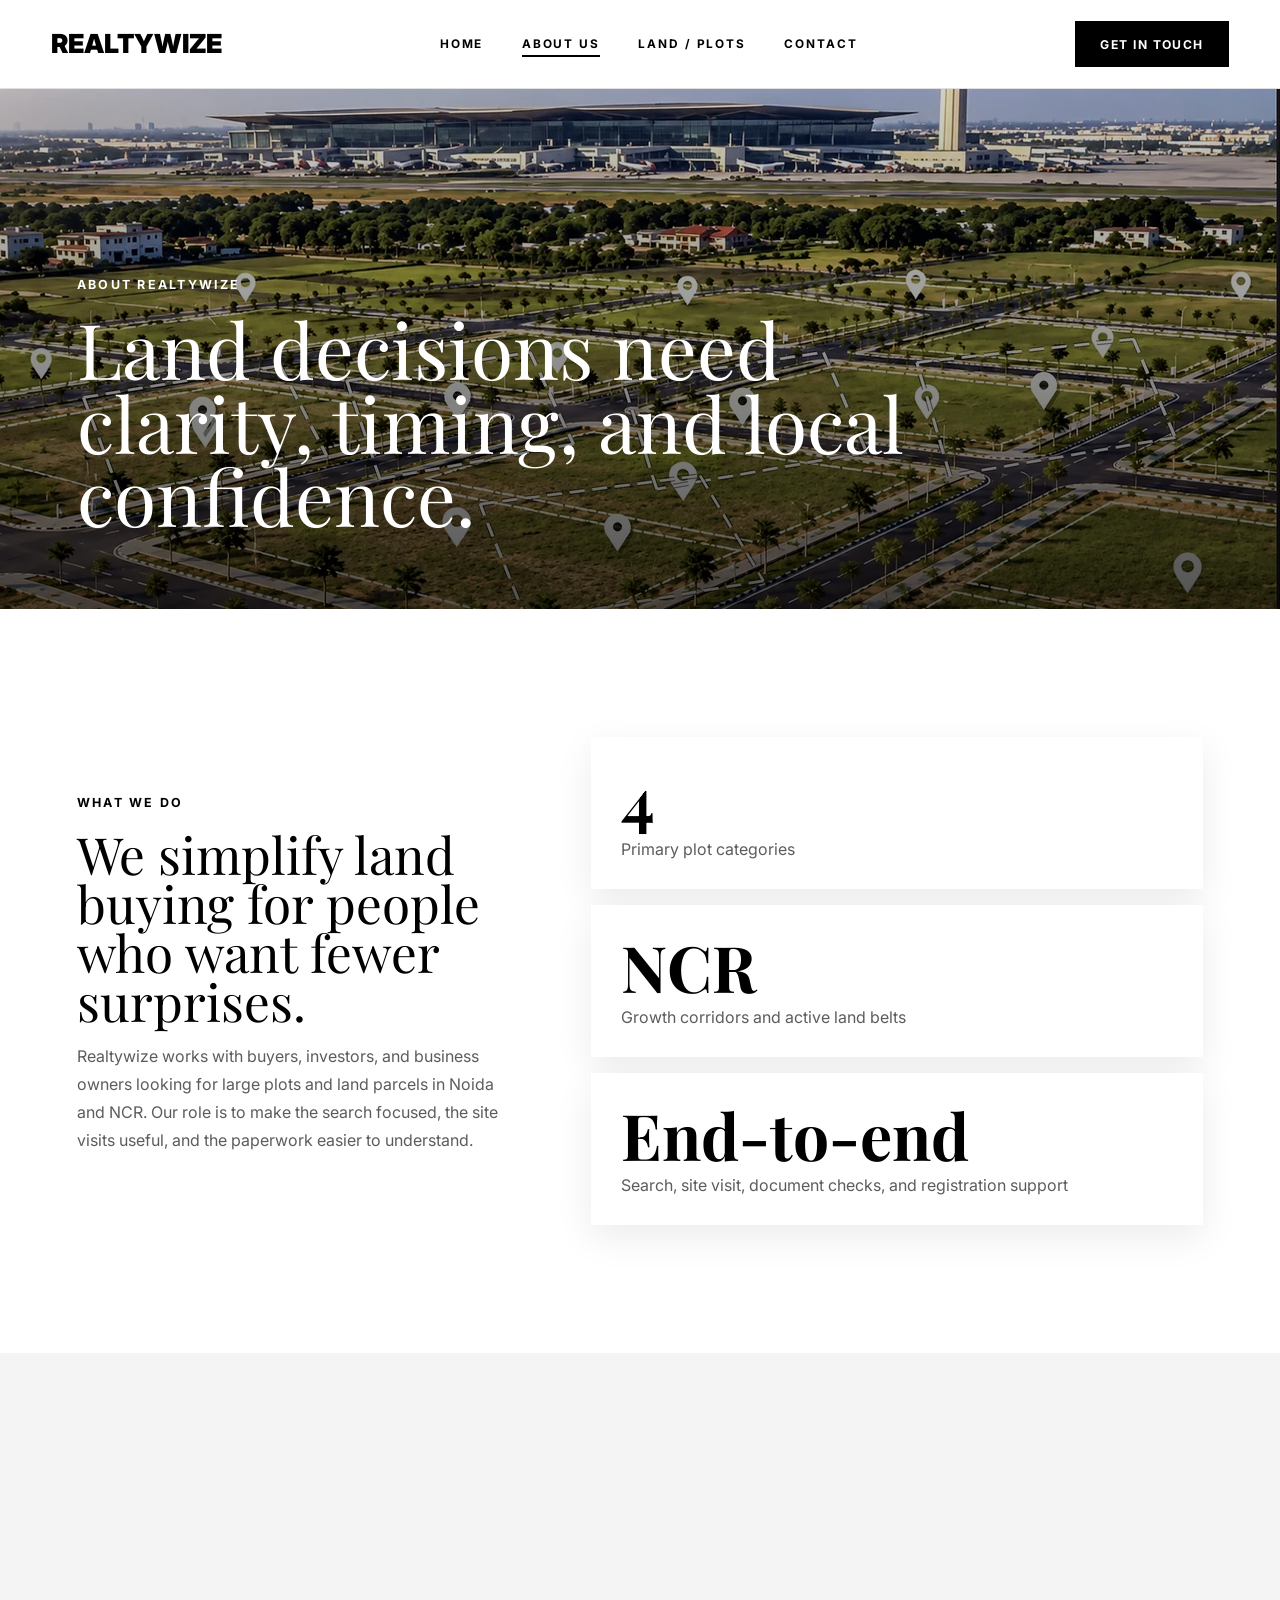
==== about.html @ f3ae4d5e "Build Realtywize static site" ====
<!doctype html>
<html lang="en">
  <head>
    <meta charset="UTF-8" />
    <meta name="viewport" content="width=device-width, initial-scale=1.0" />
    <meta name="description" content="Learn about Realtywize, a land and plot advisory company for Noida and NCR." />
    <title>About Us | Realtywize</title>
    <link rel="icon" href="assets/images/realtywize-r-symbol.png" type="image/png" />
    <link rel="preconnect" href="https://fonts.googleapis.com" />
    <link rel="preconnect" href="https://fonts.gstatic.com" crossorigin />
    <link
      href="https://fonts.googleapis.com/css2?family=Cormorant+Garamond:wght@600;700&family=Inter:wght@300;400;500;600;700;800;900&family=Playfair+Display:wght@300;400;500;600;700&display=swap"
      rel="stylesheet"
    />
    <link rel="stylesheet" href="styles.css?v=20260912y" />
  </head>
  <body>
    <header class="site-header">
      <a class="brand" href="index.html" aria-label="Realtywize home">
        <span class="brand-word">REALTYWIZE</span>
      </a>
      <button class="nav-toggle" type="button" aria-label="Open navigation" aria-expanded="false">
        <span></span>
        <span></span>
      </button>
      <nav class="site-nav" aria-label="Primary navigation">
        <a href="index.html">Home</a>
        <a class="active" href="about.html">About Us</a>
        <a href="plots.html">Land / Plots</a>
        <a href="contact.html">Contact</a>
      </nav>
      <a class="header-cta contact-action" href="https://wa.me/919891900500?text=Hi%20Realtywize%2C%20I%20want%20to%20discuss%20land%20options." target="_blank" rel="noreferrer">Get in Touch</a>
    </header>

    <main>
      <section class="page-hero">
        <img src="assets/images/hero-airport-plots-1920.webp" srcset="assets/images/hero-airport-plots-1280.webp 1280w, assets/images/hero-airport-plots-1920.webp 1920w" sizes="100vw" alt="Planned land development near airport corridor" fetchpriority="high" decoding="async" />
        <div>
          <p class="eyebrow">About Realtywize</p>
          <h1>Land decisions need clarity, timing, and local confidence.</h1>
        </div>
      </section>

      <section class="section split-section">
        <div class="section-copy">
          <p class="eyebrow">What We Do</p>
          <h2>We simplify land buying for people who want fewer surprises.</h2>
          <p>
            Realtywize works with buyers, investors, and business owners looking for large plots
            and land parcels in Noida and NCR. Our role is to make the search focused, the site
            visits useful, and the paperwork easier to understand.
          </p>
        </div>
        <div class="stat-stack">
          <article>
            <strong>4</strong>
            <span>Primary plot categories</span>
          </article>
          <article>
            <strong>NCR</strong>
            <span>Growth corridors and active land belts</span>
          </article>
          <article>
            <strong>End-to-end</strong>
            <span>Search, site visit, document checks, and registration support</span>
          </article>
        </div>
      </section>

      <section class="section section--soft">
        <div class="section-heading section-heading--center">
          <p class="eyebrow">Our Promise</p>
          <h2>Practical advice before polished sales talk.</h2>
        </div>
        <div class="feature-grid">
          <article>
            <h3>Location Logic</h3>
            <p>We explain why a belt matters and what growth signals to watch.</p>
          </article>
          <article>
            <h3>Document Focus</h3>
            <p>We help buyers ask sharper questions before committing.</p>
          </article>
          <article>
            <h3>Transparent Shortlists</h3>
            <p>Every option is shared with purpose, not just volume.</p>
          </article>
          <article>
            <h3>Calm Execution</h3>
            <p>Site visits, negotiation, and registration are handled with structure.</p>
          </article>
        </div>
      </section>
    </main>

    <footer class="site-footer">
      <img class="footer-bg" src="assets/images/footer-office-realtywize-1920.webp" srcset="assets/images/footer-office-realtywize-1280.webp 1280w, assets/images/footer-office-realtywize-1920.webp 1920w" sizes="100vw" alt="" loading="lazy" decoding="async" />
      <div class="footer-cta">
        <div>
          <p class="eyebrow">Ready to invest?</p>
          <h2>Find the right land before the market gets louder.</h2>
        </div>
        <a class="button button--light contact-action" href="https://wa.me/919891900500?text=Hi%20Realtywize%2C%20I%20want%20to%20discuss%20land%20options." target="_blank" rel="noreferrer">Enquire Now</a>
      </div>
      <div class="footer-main">
        <div class="footer-brand">
          <a class="footer-logo" href="index.html" aria-label="Realtywize home">
            <img src="assets/images/realtywize-r-symbol.png" alt="" />
            <span>REALTYWIZE</span>
          </a>
          <p>Land today. Growth tomorrow. Practical advisory for plots, land parcels, and high-potential corridors across Noida and NCR.</p>
          <a class="footer-social" href="https://www.instagram.com/realtywize/" target="_blank" rel="noreferrer">
            <span class="footer-social-icon" aria-hidden="true"><img src="assets/images/instagram-logo.svg" alt="" /></span>
            <span>Instagram</span>
            <strong>@realtywize</strong>
          </a>
        </div>
        <div class="footer-column">
          <h2>Contact</h2>
          <a href="tel:+919891900500">+91 98919 00500</a>
          <p>Site visits, shortlist requests, and land advisory.</p>
        </div>
        <div class="footer-column">
          <h2>Office</h2>
          <p>1615B Wave One, Silver Wing, Sector 18, Noida 201301</p>
        </div>
        <div class="footer-column">
          <h2>Explore</h2>
          <a href="about.html">About Us</a>
          <a href="plots.html">Land / Plots</a>
          <a href="contact.html">Contact</a>
          <a href="privacy.html">Privacy Policy</a>
        </div>
      </div>
      <div class="footer-bottom">
        <p>© 2026 Realtywize. All rights reserved.</p>
        <div>
          <a href="privacy.html">Privacy Policy</a>
          <a href="terms.html">Terms & Conditions</a>
        </div>
      </div>
    </footer>

    <script src="script.js?v=20260912y"></script>
  </body>
</html>
---- styles.css ----
:root {
  --ink: #000000;
  --muted: #5c5c5c;
  --paper: #ffffff;
  --white: #ffffff;
  --soft: #f4f4f4;
  --line: rgba(0, 0, 0, 0.14);
  --shadow: 0 22px 70px rgba(0, 0, 0, 0.18);
}

* {
  box-sizing: border-box;
}

html {
  scroll-behavior: smooth;
}

body {
  margin: 0;
  color: var(--ink);
  background: var(--paper);
  font-family:
    Inter, ui-sans-serif, system-ui, -apple-system, BlinkMacSystemFont, "Segoe UI", sans-serif;
}

img {
  display: block;
  max-width: 100%;
}

a {
  color: inherit;
  text-decoration: none;
}

.site-header {
  position: sticky;
  top: 0;
  z-index: 50;
  display: grid;
  grid-template-columns: auto 1fr auto;
  align-items: center;
  gap: 28px;
  min-height: 88px;
  padding: 18px clamp(18px, 4vw, 58px);
  background: #ffffff;
  border-bottom: 1px solid rgba(0, 0, 0, 0.12);
  backdrop-filter: none;
}

.site-header--overlay {
  position: fixed;
  right: 0;
  left: 0;
  background: #ffffff;
  border-bottom: 1px solid rgba(0, 0, 0, 0.12);
}

.brand {
  display: inline-flex;
  align-items: center;
  gap: 0;
  width: max-content;
  height: 52px;
}

.brand-word {
  display: block;
  color: var(--ink);
  font-family:
    Inter, ui-sans-serif, system-ui, -apple-system, BlinkMacSystemFont, "Segoe UI", sans-serif;
  font-size: clamp(1.55rem, 2.05vw, 2.15rem);
  font-weight: 900;
  letter-spacing: 0;
  line-height: 1;
}

.site-nav {
  display: flex;
  justify-content: center;
  gap: clamp(18px, 3vw, 42px);
  font-size: 0.74rem;
  font-weight: 700;
  letter-spacing: 0.16em;
  text-transform: uppercase;
}

.site-nav a {
  position: relative;
  padding: 12px 0;
}

.site-nav a::after {
  position: absolute;
  right: 0;
  bottom: 6px;
  left: 0;
  height: 2px;
  content: "";
  background: currentColor;
  transform: scaleX(0);
  transform-origin: left;
  transition: transform 180ms ease;
}

.site-nav a:hover::after,
.site-nav a.active::after {
  transform: scaleX(1);
}

.header-cta,
.button {
  display: inline-flex;
  align-items: center;
  justify-content: center;
  min-height: 46px;
  padding: 0 24px;
  border: 1px solid var(--ink);
  font-size: 0.76rem;
  font-weight: 700;
  letter-spacing: 0.12em;
  text-transform: uppercase;
  transition:
    transform 180ms ease,
    background 180ms ease,
    color 180ms ease;
}

.header-cta,
.button--solid {
  color: var(--white);
  background: var(--ink);
}

.button--ghost {
  color: var(--white);
  border-color: rgba(255, 255, 255, 0.68);
  background: rgba(255, 255, 255, 0.06);
}

.button--light {
  color: var(--ink);
  border-color: var(--white);
  background: var(--white);
}

.header-cta:hover,
.button:hover {
  transform: translateY(-2px);
}

.nav-toggle {
  display: none;
  width: 44px;
  height: 44px;
  padding: 0;
  border: 1px solid var(--line);
  background: rgba(255, 255, 255, 0.82);
}

.nav-toggle span {
  display: block;
  width: 20px;
  height: 2px;
  margin: 5px auto;
  background: var(--ink);
}

.hero-slider {
  position: relative;
  min-height: 100svh;
  overflow: hidden;
  contain: paint;
  background: var(--ink);
}

.slide {
  position: absolute;
  inset: 0;
  opacity: 0;
  transition: opacity 700ms ease;
}

.slide.is-active {
  opacity: 1;
}

.slide img {
  width: 100%;
  height: 100%;
  backface-visibility: hidden;
  object-fit: cover;
}

.hero-shade {
  position: absolute;
  inset: 0;
  background:
    linear-gradient(180deg, rgba(0, 0, 0, 0.08), rgba(0, 0, 0, 0.58) 64%, rgba(0, 0, 0, 0.78)),
    linear-gradient(90deg, rgba(0, 0, 0, 0.42), rgba(0, 0, 0, 0.06) 42%, rgba(0, 0, 0, 0.38));
}

.hero-content {
  position: absolute;
  right: clamp(18px, 8vw, 120px);
  bottom: clamp(92px, 14vh, 150px);
  left: clamp(18px, 8vw, 120px);
  max-width: min(1120px, calc(100% - 36px));
  margin: 0 auto;
  color: var(--white);
  text-align: center;
}

.eyebrow {
  margin: 0 0 16px;
  color: currentColor;
  font-size: 0.78rem;
  font-weight: 700;
  letter-spacing: 0.18em;
  text-transform: uppercase;
}

h1,
h2,
h3,
p {
  overflow-wrap: anywhere;
}

h1,
h2 {
  margin: 0;
  font-family: "Playfair Display", Georgia, "Times New Roman", serif;
  font-weight: 300;
  line-height: 0.96;
  letter-spacing: 0;
}

h1 {
  font-size: clamp(3rem, 6vw, 6.6rem);
}

.hero-title {
  display: grid;
  justify-items: center;
  width: max-content;
  max-width: 100%;
  margin-right: auto;
  margin-left: auto;
  color: var(--white);
  font-family: "Cormorant Garamond", Georgia, "Times New Roman", serif;
  font-size: clamp(58px, 8vw, 112px);
  font-weight: 700;
  text-align: center;
}

.hero-title-line {
  display: block;
  overflow-wrap: normal;
  white-space: nowrap;
}

.hero-title-line--morph {
  display: flex;
  align-items: baseline;
  column-gap: 0.18em;
  justify-content: center;
}

.hero-title .morph-word-wrap {
  display: inline-block;
  overflow: hidden;
  width: 4.55em;
  margin: -0.08em 0 -0.18em;
  padding: 0.08em 0 0.18em;
  text-align: left;
  vertical-align: bottom;
}

.hero-title .morph-word {
  display: inline-block;
  color: inherit;
  font: inherit;
  line-height: inherit;
  text-shadow: inherit;
  transform: translateY(0);
  opacity: 1;
  transition:
    transform 0.45s cubic-bezier(0.25, 0.1, 0.25, 1),
    opacity 0.45s cubic-bezier(0.25, 0.1, 0.25, 1);
}

.hero-title .morph-word.is-exiting {
  transform: translateY(-20px);
  opacity: 0;
}

.hero-title .morph-word.is-entering {
  transform: translateY(20px);
  opacity: 0;
}

h2 {
  font-size: clamp(2.15rem, 4vw, 4.3rem);
}

h3 {
  margin: 0 0 10px;
  font-size: 0.92rem;
  font-weight: 700;
  letter-spacing: 0.08em;
  text-transform: uppercase;
}

p {
  color: var(--muted);
  font-size: 1rem;
  line-height: 1.75;
}

.hero-content p:not(.eyebrow) {
  max-width: 680px;
  margin: 30px auto 0;
  color: rgba(255, 255, 255, 0.86);
  font-size: clamp(0.94rem, 1.15vw, 1.08rem);
}

.hero-actions {
  display: flex;
  flex-wrap: wrap;
  justify-content: center;
  gap: 16px;
  margin-top: 30px;
}

.slider-controls {
  position: absolute;
  right: 0;
  bottom: 42px;
  left: 0;
  display: flex;
  justify-content: center;
  gap: 12px;
}

.slide-dot {
  width: 44px;
  height: 4px;
  padding: 0;
  border: 0;
  background: rgba(255, 255, 255, 0.4);
  cursor: pointer;
}

.slide-dot.is-active {
  background: var(--white);
}

.trust-strip {
  overflow: hidden;
  background: #000000;
}

.trust-track {
  display: flex;
  width: max-content;
  animation: trustMarquee 42s linear infinite;
  will-change: transform;
}

.trust-strip article {
  flex: 0 0 22vw;
  min-width: 330px;
  min-height: 104px;
  padding: 22px 30px;
  color: var(--white);
  background: #000000;
  border-right: 1px solid rgba(255, 255, 255, 0.38);
}

.trust-strip h2 {
  max-width: 340px;
  font-size: clamp(1.35rem, 1.65vw, 1.95rem);
  line-height: 1.06;
  white-space: nowrap;
}

.trust-strip span,
.process-grid span {
  display: inline-flex;
  margin-bottom: 14px;
  color: currentColor;
  font-weight: 900;
}

.trust-strip p {
  margin: 0;
  color: rgba(255, 255, 255, 0.72);
  font-size: 0.88rem;
  line-height: 1.55;
}

@keyframes trustMarquee {
  from {
    transform: translateX(0);
  }

  to {
    transform: translateX(-50%);
  }
}

.section {
  padding: clamp(72px, 10vw, 132px) clamp(18px, 6vw, 88px);
}

.split-section,
.invest-section,
.section--soft,
.process-section,
.site-footer {
  content-visibility: auto;
  contain-intrinsic-size: 820px;
}

.split-section {
  display: grid;
  grid-template-columns: minmax(0, 0.82fr) minmax(0, 1.18fr);
  align-items: center;
  gap: clamp(36px, 7vw, 92px);
}

.section-copy p:not(.eyebrow),
.section-heading p:not(.eyebrow) {
  max-width: 620px;
}

.text-link {
  display: inline-flex;
  margin-top: 18px;
  border-bottom: 2px solid var(--ink);
  color: var(--ink);
  font-size: 0.78rem;
  font-weight: 700;
  letter-spacing: 0.12em;
  text-transform: uppercase;
}

.image-panel {
  overflow: hidden;
  box-shadow: var(--shadow);
}

.image-panel img {
  width: 100%;
  min-height: 420px;
  object-fit: cover;
}

.section-heading {
  max-width: 760px;
  margin-bottom: 44px;
}

.section-heading--center {
  margin-right: auto;
  margin-left: auto;
  text-align: center;
}

.section-heading--center p {
  margin-right: auto;
  margin-left: auto;
}

.feature-grid {
  display: grid;
  grid-template-columns: repeat(4, 1fr);
  border-top: 1px solid var(--line);
  border-left: 1px solid var(--line);
}

.feature-grid article {
  min-height: 210px;
  padding: 34px;
  border-right: 1px solid var(--line);
  border-bottom: 1px solid var(--line);
  background: rgba(255, 255, 255, 0.5);
}

.feature-grid p,
.plot-card p,
.process-grid p {
  margin: 0;
}

.invest-section {
  display: grid;
  grid-template-columns: minmax(0, 1.04fr) minmax(360px, 0.96fr);
  gap: clamp(32px, 5vw, 76px);
  align-items: center;
  padding-top: clamp(54px, 7vw, 92px);
  padding-bottom: clamp(54px, 7vw, 92px);
  color: var(--white);
  background: var(--ink);
}

.invest-section .section-heading {
  margin-bottom: 34px;
}

.invest-section p {
  color: rgba(255, 255, 255, 0.72);
}

.invest-section .eyebrow {
  color: var(--white);
}

.invest-section .feature-grid {
  grid-template-columns: repeat(2, minmax(0, 1fr));
  border-color: rgba(255, 255, 255, 0.22);
}

.invest-section .feature-grid article {
  min-height: 148px;
  padding: 28px;
  border-color: rgba(255, 255, 255, 0.22);
  background: rgba(255, 255, 255, 0.04);
}

.corridor-map {
  position: relative;
  overflow: hidden;
  border: 1px solid rgba(255, 255, 255, 0.24);
  background: #000000;
}

.corridor-map img {
  width: 100%;
  min-height: 430px;
  object-fit: cover;
}

.section--soft {
  background: var(--soft);
}

.card-grid {
  display: grid;
  grid-template-columns: repeat(4, 1fr);
  gap: 22px;
}

.plot-card {
  overflow: hidden;
  background: var(--white);
  box-shadow: 0 14px 45px rgba(0, 0, 0, 0.08);
}

.plot-card img {
  width: 100%;
  aspect-ratio: 16 / 10;
  object-fit: cover;
}

.plot-card div {
  padding: 24px;
}

.process-section {
  position: relative;
  overflow: hidden;
  color: var(--white);
  background: #000000;
}

.process-section .section-heading,
.process-grid {
  position: relative;
  z-index: 1;
}

.process-section .eyebrow,
.process-section h2 {
  color: var(--white);
}

.process-grid {
  display: grid;
  grid-template-columns: minmax(0, 1fr) 42px minmax(0, 1fr) 42px minmax(0, 1fr) 42px minmax(0, 1fr);
  align-items: stretch;
  gap: 0;
}

.process-grid article {
  min-height: 214px;
  padding: 28px;
  border: 1px solid rgba(255, 255, 255, 0.22);
  background: rgba(255, 255, 255, 0.045);
}

.process-grid h3 {
  color: var(--white);
}

.process-grid p {
  color: rgba(255, 255, 255, 0.72);
}

.step-icon {
  display: inline-flex;
  align-items: center;
  justify-content: center;
  width: 46px;
  height: 46px;
  margin-bottom: 24px;
  border: 1px solid rgba(255, 255, 255, 0.36);
  color: var(--white);
}

.step-icon svg {
  width: 25px;
  height: 25px;
  fill: none;
  stroke: currentColor;
  stroke-linecap: round;
  stroke-linejoin: round;
  stroke-width: 1.8;
}

.process-arrow {
  position: relative;
  align-self: center;
  height: 1px;
  background: rgba(255, 255, 255, 0.42);
}

.process-arrow::after {
  position: absolute;
  top: 50%;
  right: 0;
  width: 10px;
  height: 10px;
  content: "";
  border-top: 1px solid rgba(255, 255, 255, 0.72);
  border-right: 1px solid rgba(255, 255, 255, 0.72);
  transform: translateY(-50%) rotate(45deg);
}

.site-footer {
  position: relative;
  overflow: hidden;
  padding: clamp(62px, 8vw, 100px) clamp(18px, 6vw, 88px) 24px;
  border-top: 1px solid rgba(255, 255, 255, 0.42);
  color: var(--white);
  background: #000000;
  box-shadow: inset 0 8px 0 rgba(255, 255, 255, 0.08);
}

.footer-bg {
  position: absolute;
  inset: 0;
  width: 100%;
  height: 100%;
  object-fit: cover;
  object-position: center 44%;
  opacity: 0.76;
  pointer-events: none;
}

.site-footer::after {
  position: absolute;
  inset: 0;
  content: "";
  background:
    linear-gradient(90deg, rgba(0, 0, 0, 0.68), rgba(0, 0, 0, 0.38) 48%, rgba(0, 0, 0, 0.62)),
    linear-gradient(180deg, rgba(0, 0, 0, 0.06), #000000 100%);
  pointer-events: none;
}

.footer-cta,
.footer-main,
.footer-bottom {
  position: relative;
  z-index: 1;
}

.footer-cta {
  display: flex;
  align-items: center;
  justify-content: space-between;
  gap: 32px;
  padding-bottom: clamp(48px, 6vw, 78px);
}

.footer-cta h2 {
  max-width: 840px;
  font-size: clamp(2.75rem, 5vw, 5.4rem);
}

.footer-cta .eyebrow {
  color: var(--white);
}

.footer-main {
  display: grid;
  grid-template-columns: minmax(280px, 1.35fr) repeat(3, minmax(150px, 0.65fr));
  gap: clamp(32px, 5vw, 72px);
  padding-top: 42px;
  padding-bottom: 46px;
  border-top: 1px solid rgba(255, 255, 255, 0.18);
}

.footer-logo {
  display: inline-flex;
  align-items: center;
  gap: 10px;
  margin-bottom: 22px;
}

.footer-logo img {
  width: 42px;
  height: 38px;
  object-fit: contain;
  transform: skewX(-6deg);
}

.footer-logo span {
  font-size: clamp(1.55rem, 2vw, 2.1rem);
  font-weight: 900;
  line-height: 1;
}

.footer-brand p,
.footer-column p {
  max-width: 430px;
  margin: 0;
  color: rgba(255, 255, 255, 0.74);
}

.footer-social {
  display: inline-flex;
  align-items: center;
  gap: 10px;
  margin-top: 24px;
  color: var(--white);
  font-weight: 800;
}

.footer-social-icon {
  display: inline-grid;
  place-items: center;
  width: 32px;
  height: 32px;
  border-radius: 50%;
  line-height: 1;
}

.footer-social-icon img {
  width: 100%;
  height: 100%;
  border-radius: 10px;
  object-fit: cover;
}

.footer-social strong {
  font-weight: 900;
}

.footer-column {
  display: grid;
  align-content: start;
  gap: 13px;
}

.footer-column h2 {
  margin: 0 0 8px;
  font-family:
    Inter, ui-sans-serif, system-ui, -apple-system, BlinkMacSystemFont, "Segoe UI", sans-serif;
  font-size: 0.78rem;
  font-weight: 900;
  letter-spacing: 0.16em;
  text-transform: uppercase;
}

.footer-column a {
  width: max-content;
  max-width: 100%;
  color: rgba(255, 255, 255, 0.78);
  font-weight: 700;
}

.footer-column a:hover,
.footer-social:hover {
  color: var(--white);
}

.footer-bottom {
  display: flex;
  align-items: center;
  justify-content: space-between;
  gap: 20px;
  padding-top: 22px;
  border-top: 1px solid rgba(255, 255, 255, 0.18);
}

.footer-bottom p {
  margin: 0;
  color: rgba(255, 255, 255, 0.62);
  font-size: 0.82rem;
}

.footer-bottom div {
  display: flex;
  gap: 26px;
  color: rgba(255, 255, 255, 0.72);
  font-size: 0.74rem;
  font-weight: 800;
  letter-spacing: 0.06em;
  text-transform: uppercase;
}

.page-hero {
  position: relative;
  min-height: 520px;
  display: grid;
  align-items: end;
  padding: 120px clamp(18px, 6vw, 88px) 76px;
  overflow: hidden;
  color: var(--white);
  background: var(--ink);
}

.page-hero::after {
  position: absolute;
  inset: 0;
  content: "";
  background: linear-gradient(180deg, rgba(0, 0, 0, 0.18), rgba(0, 0, 0, 0.68));
}

.page-hero img {
  position: absolute;
  inset: 0;
  width: 100%;
  height: 100%;
  object-fit: cover;
}

.page-hero div {
  position: relative;
  z-index: 1;
  max-width: 930px;
}

.stat-stack {
  display: grid;
  gap: 16px;
}

.stat-stack article {
  padding: 30px;
  background: var(--white);
  box-shadow: 0 12px 35px rgba(0, 0, 0, 0.08);
}

.stat-stack strong {
  display: block;
  margin-bottom: 8px;
  font-family: "Playfair Display", Georgia, "Times New Roman", serif;
  font-size: clamp(2.3rem, 5vw, 4rem);
  line-height: 1;
}

.stat-stack span {
  color: var(--muted);
}

.catalog-grid {
  display: grid;
  gap: 26px;
}

.catalog-item {
  display: grid;
  grid-template-columns: minmax(240px, 0.9fr) minmax(0, 1.1fr);
  gap: clamp(24px, 5vw, 70px);
  align-items: center;
  padding: clamp(18px, 3vw, 30px);
  background: var(--white);
  box-shadow: 0 16px 48px rgba(0, 0, 0, 0.08);
}

.catalog-item img {
  width: 100%;
  aspect-ratio: 16 / 9;
  object-fit: cover;
}

.contact-hero {
  position: relative;
  isolation: isolate;
  display: grid;
  place-items: center;
  min-height: calc(100svh - 88px);
  overflow: hidden;
  padding: clamp(74px, 8vw, 118px) clamp(18px, 6vw, 88px);
  color: var(--white);
  background: #000000;
}

.contact-hero::after {
  position: absolute;
  inset: 0;
  z-index: 2;
  content: "";
  background:
    linear-gradient(180deg, rgba(0, 0, 0, 0.28), rgba(0, 0, 0, 0.74)),
    radial-gradient(circle at center, rgba(255, 255, 255, 0.08), transparent 54%);
  pointer-events: none;
}

.contact-bg {
  position: absolute;
  inset: 0;
  z-index: 0;
  width: 100%;
  height: 100%;
  object-fit: cover;
  opacity: 0.48;
  pointer-events: none;
}

.contact-motion {
  position: absolute;
  inset: 0;
  z-index: 1;
  overflow: hidden;
  pointer-events: none;
}

.contact-motion::before {
  position: absolute;
  inset: 0;
  content: "";
  background-image:
    linear-gradient(90deg, transparent 0, rgba(255, 255, 255, 0.08) 1px, transparent 1px),
    linear-gradient(0deg, transparent 0, rgba(255, 255, 255, 0.05) 1px, transparent 1px);
  background-size: 92px 92px;
  opacity: 0.28;
  transform: translate3d(0, 0, 0);
  animation: contactGridDrift 18s linear infinite;
}

.contact-motion span {
  position: absolute;
  top: -20%;
  bottom: -20%;
  width: 18%;
  background: linear-gradient(90deg, transparent, rgba(255, 255, 255, 0.18), transparent);
  opacity: 0.18;
  transform: translate3d(-120vw, 0, 0) skewX(-16deg);
  animation: contactLightSweep 9s ease-in-out infinite;
}

.contact-motion span:nth-child(2) {
  width: 10%;
  opacity: 0.12;
  animation-delay: 4.2s;
  animation-duration: 12s;
}

.contact-hero-content {
  position: relative;
  z-index: 3;
  display: grid;
  justify-items: center;
  width: min(920px, 100%);
  text-align: center;
}

.contact-hero-content .eyebrow {
  margin-bottom: 10px;
  color: rgba(255, 255, 255, 0.76);
}

.contact-hero h1 {
  max-width: 860px;
  color: var(--white);
  font-size: clamp(3.2rem, 7vw, 7.2rem);
  font-style: italic;
  line-height: 0.9;
}

.contact-hero p:not(.eyebrow) {
  max-width: 560px;
  margin: 18px auto 0;
  color: rgba(255, 255, 255, 0.74);
  font-size: clamp(1rem, 1.3vw, 1.2rem);
  font-weight: 600;
  line-height: 1.55;
}

.contact-actions {
  display: flex;
  flex-wrap: wrap;
  justify-content: center;
  gap: 14px;
  margin-top: 32px;
}

.contact-actions .button {
  min-width: 150px;
}

.contact-number {
  display: block;
  margin-top: clamp(30px, 4vw, 48px);
  color: var(--white);
  font-size: clamp(2rem, 4.5vw, 4.5rem);
  font-weight: 900;
  line-height: 1;
  letter-spacing: 0;
}

.contact-office {
  margin-top: 18px;
  font-size: clamp(0.92rem, 1.2vw, 1.05rem);
  letter-spacing: 0.02em;
}

@keyframes contactGridDrift {
  from {
    transform: translate3d(0, 0, 0);
  }

  to {
    transform: translate3d(92px, 92px, 0);
  }
}

@keyframes contactLightSweep {
  0%,
  16% {
    transform: translate3d(-120vw, 0, 0) skewX(-16deg);
  }

  54%,
  100% {
    transform: translate3d(120vw, 0, 0) skewX(-16deg);
  }
}

.legal-page {
  background: var(--white);
}

.legal-shell {
  position: relative;
  isolation: isolate;
  min-height: calc(100svh - 88px);
  overflow: hidden;
}

.legal-shell::before {
  position: fixed;
  right: -8vw;
  bottom: -10vw;
  z-index: -1;
  width: min(58vw, 780px);
  aspect-ratio: 1;
  content: "";
  background: url("assets/images/realtywize-r-symbol.png") center / contain no-repeat;
  opacity: 0.035;
  pointer-events: none;
}

.legal-hero {
  padding: clamp(72px, 10vw, 128px) clamp(18px, 6vw, 88px) 36px;
}

.legal-hero h1 {
  max-width: 980px;
}

.legal-hero p:not(.eyebrow) {
  margin: 18px 0 0;
  color: var(--muted);
  font-weight: 600;
}

.legal-content {
  width: min(920px, calc(100% - 36px));
  margin: 0 auto clamp(72px, 10vw, 132px);
  padding: clamp(28px, 5vw, 56px);
  border: 1px solid var(--line);
  background:
    linear-gradient(rgba(255, 255, 255, 0.94), rgba(255, 255, 255, 0.94)),
    url("assets/images/realtywize-logo.png") 98% 24px / min(260px, 38vw) auto no-repeat;
  box-shadow: 0 18px 60px rgba(0, 0, 0, 0.08);
}

.legal-content h2 {
  margin: 42px 0 12px;
  font-size: clamp(1.85rem, 3vw, 2.6rem);
  line-height: 1.05;
}

.legal-content h2:first-of-type {
  margin-top: 28px;
}

.legal-content p {
  margin: 0 0 16px;
}

.brand-highlight {
  display: inline;
  padding: 0;
  color: var(--ink);
  background: transparent;
  font-weight: 900;
}

@media (max-width: 980px) {
  .site-header {
    grid-template-columns: auto auto;
    justify-content: space-between;
    gap: 16px;
    min-height: 76px;
  }

  .nav-toggle {
    display: block;
  }

  .site-nav,
  .header-cta {
    display: none;
  }

  .site-nav.is-open {
    position: absolute;
    top: 100%;
    right: 14px;
    left: 14px;
    display: grid;
    gap: 4px;
    justify-content: stretch;
    padding: 18px;
    background: rgba(255, 255, 255, 0.98);
    box-shadow: var(--shadow);
  }

  .site-nav.is-open a {
    padding: 14px 10px;
  }

  .feature-grid,
  .process-grid,
  .card-grid,
  .contact-details {
    grid-template-columns: repeat(2, 1fr);
  }

  .split-section,
  .catalog-item,
  .contact-hero,
  .invest-section {
    grid-template-columns: 1fr;
  }

  .process-flow {
    grid-template-columns: 1fr;
  }

  .process-arrow {
    width: 1px;
    height: 38px;
    margin: 0 auto;
  }

  .process-arrow::after {
    top: auto;
    right: auto;
    bottom: 0;
    left: 50%;
    transform: translateX(-50%) rotate(135deg);
  }

  .footer-main {
    grid-template-columns: 1fr 1fr;
  }

  .site-footer {
    align-items: flex-start;
    flex-direction: column;
  }
}

@media (max-width: 640px) {
  .brand {
    height: 46px;
  }

  .brand-word {
    font-size: 1.35rem;
  }

  .hero-content {
    bottom: 86px;
    text-align: center;
  }

  .hero-content .eyebrow {
    font-size: 0.64rem;
    letter-spacing: 0.12em;
    line-height: 1.45;
    white-space: normal;
  }

  .hero-title {
    width: max-content;
    max-width: 100%;
    margin-right: auto;
    margin-left: auto;
    font-size: clamp(2.75rem, 10.5vw, 3.45rem);
  }

  .hero-content p:not(.eyebrow) {
    max-width: 34rem;
    margin-top: 28px;
    margin-right: auto;
    margin-left: auto;
    font-size: 0.94rem;
    line-height: 1.62;
  }

  .hero-actions {
    justify-content: center;
  }

  .button,
  .header-cta {
    width: 100%;
  }

  .feature-grid,
  .process-grid,
  .card-grid,
  .contact-details {
    grid-template-columns: 1fr;
  }

  .trust-strip article {
    flex-basis: 82vw;
    min-width: 280px;
  }

  .trust-strip h2 {
    font-size: 1.55rem;
    white-space: normal;
  }

  .trust-track {
    animation-duration: 48s;
  }

  .hero-content h1,
  .page-hero h1,
  .contact-hero h1 {
    font-size: 3rem;
  }

  .hero-content .hero-title {
    font-size: clamp(2.75rem, 10.5vw, 3.45rem);
  }

  .section,
  .contact-hero {
    padding-right: 18px;
    padding-left: 18px;
  }

  .footer-cta {
    align-items: stretch;
    flex-direction: column;
  }

  .footer-main {
    grid-template-columns: 1fr;
  }

  .footer-bottom {
    align-items: flex-start;
    flex-direction: column;
  }

  .footer-bottom div {
    flex-direction: column;
    gap: 12px;
  }

  .invest-section .feature-grid {
    grid-template-columns: 1fr;
  }

  .corridor-map img {
    min-height: 360px;
  }
}

@media (prefers-reduced-motion: reduce) {
  .slide,
  .hero-title .morph-word {
    transition: none;
  }

  .trust-track {
    animation: none;
  }
}
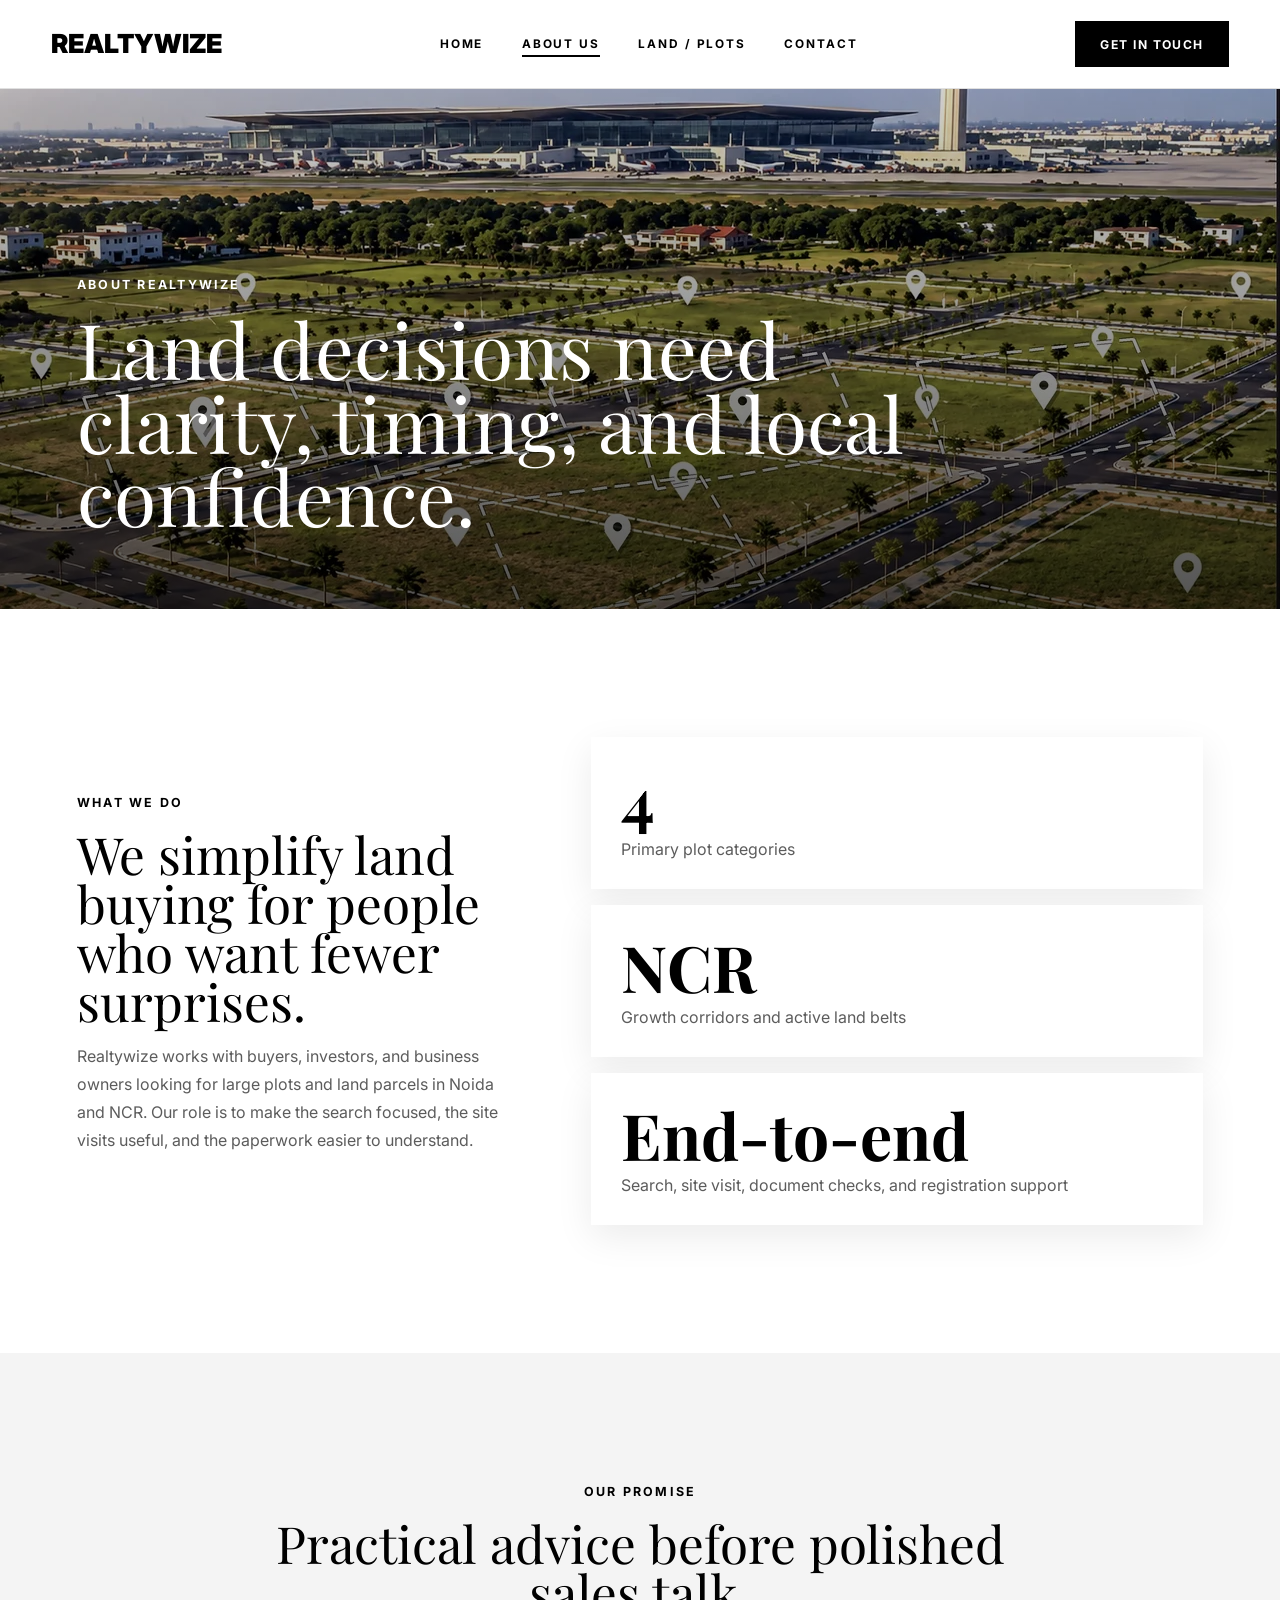
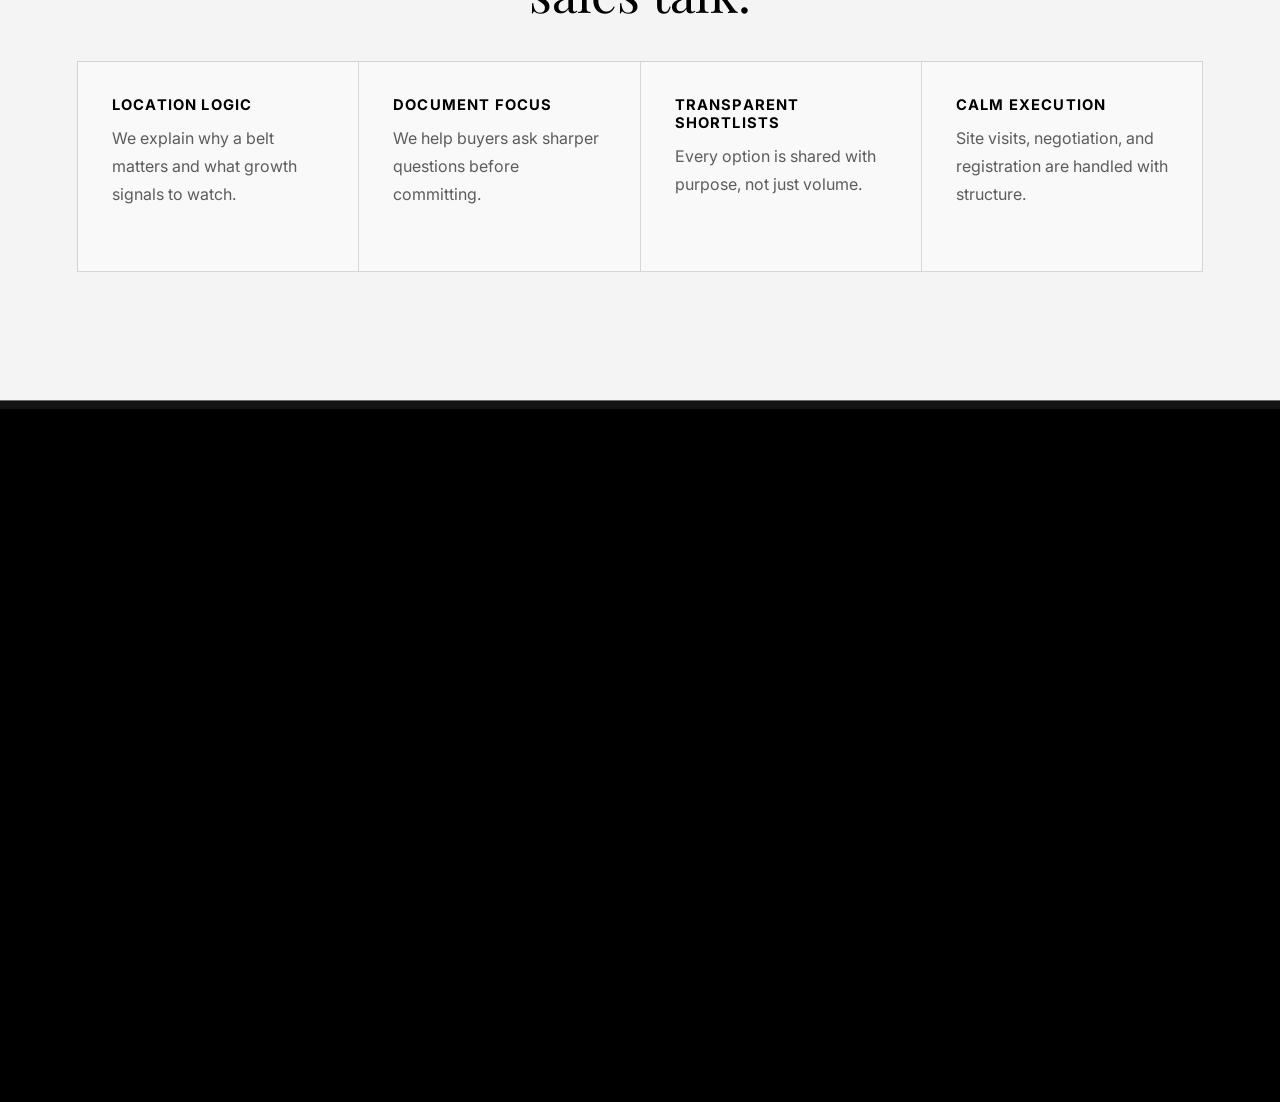
==== commit 27ffe2a2: "Align home hero title lines" ====
--- a/about.html
+++ b/about.html
@@ -12,7 +12,7 @@
       href="https://fonts.googleapis.com/css2?family=Cormorant+Garamond:wght@600;700&family=Inter:wght@300;400;500;600;700;800;900&family=Playfair+Display:wght@300;400;500;600;700&display=swap"
       rel="stylesheet"
     />
-    <link rel="stylesheet" href="styles.css?v=20260912y" />
+    <link rel="stylesheet" href="styles.css?v=20260912z" />
   </head>
   <body>
     <header class="site-header">
@@ -141,6 +141,6 @@
       </div>
     </footer>
 
-    <script src="script.js?v=20260912y"></script>
+    <script src="script.js?v=20260912z"></script>
   </body>
 </html>
--- a/styles.css
+++ b/styles.css
@@ -243,7 +243,7 @@
 
 .hero-title {
   display: grid;
-  justify-items: center;
+  justify-items: start;
   width: max-content;
   max-width: 100%;
   margin-right: auto;
@@ -252,7 +252,7 @@
   font-family: "Cormorant Garamond", Georgia, "Times New Roman", serif;
   font-size: clamp(58px, 8vw, 112px);
   font-weight: 700;
-  text-align: center;
+  text-align: left;
 }
 
 .hero-title-line {
@@ -265,7 +265,7 @@
   display: flex;
   align-items: baseline;
   column-gap: 0.18em;
-  justify-content: center;
+  justify-content: flex-start;
 }
 
 .hero-title .morph-word-wrap {
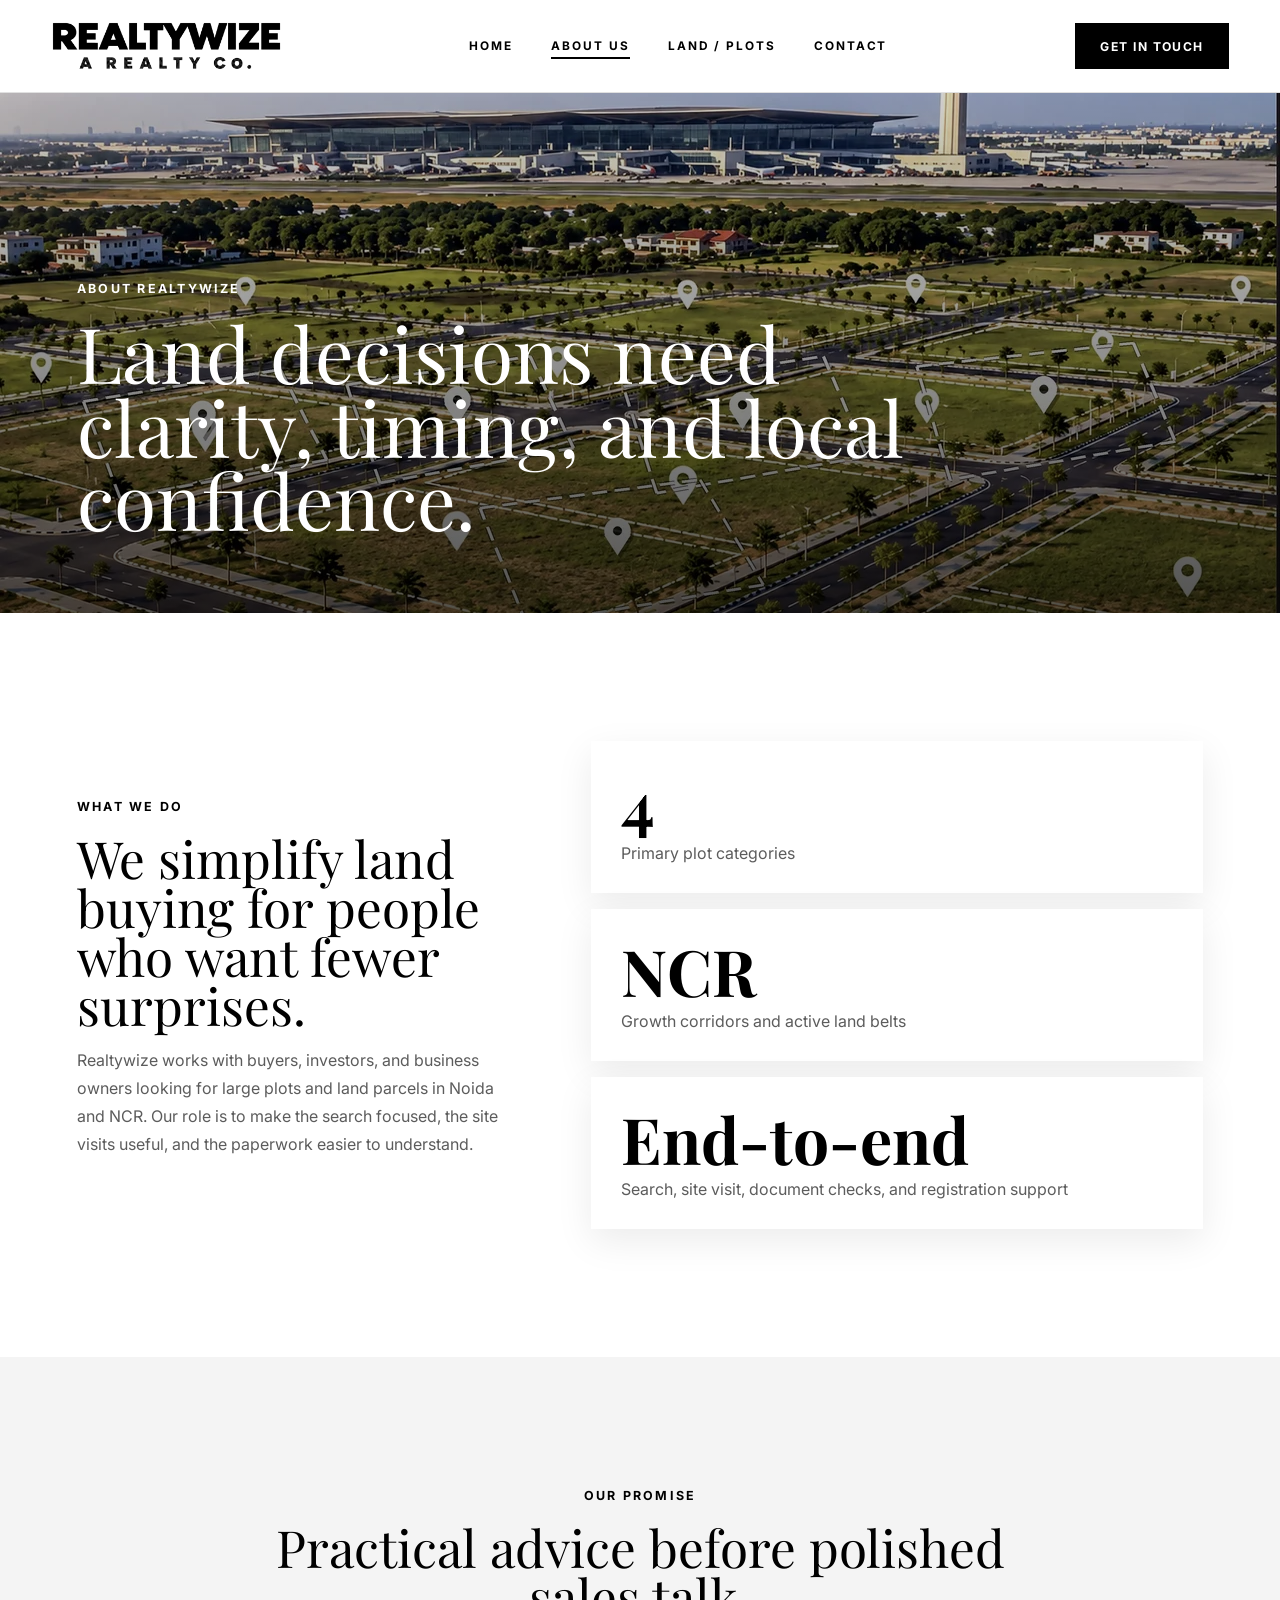
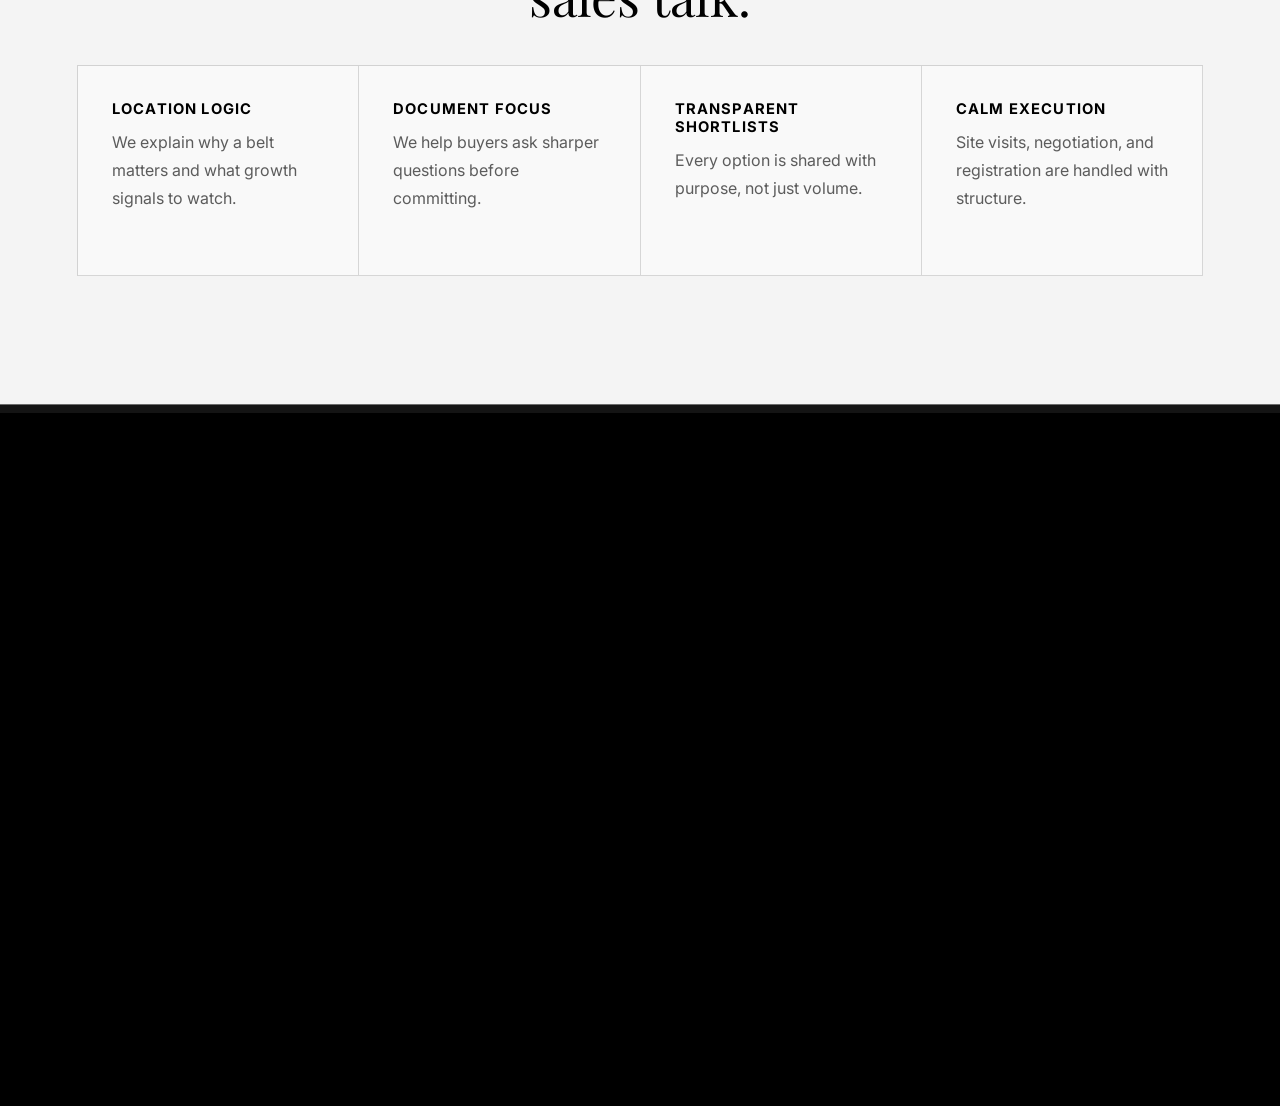
==== commit 86aa89b3: "Use full navbar logo" ====
--- a/about.html
+++ b/about.html
@@ -12,12 +12,12 @@
       href="https://fonts.googleapis.com/css2?family=Cormorant+Garamond:wght@600;700&family=Inter:wght@300;400;500;600;700;800;900&family=Playfair+Display:wght@300;400;500;600;700&display=swap"
       rel="stylesheet"
     />
-    <link rel="stylesheet" href="styles.css?v=20260912z" />
+    <link rel="stylesheet" href="styles.css?v=20260912ab" />
   </head>
   <body>
     <header class="site-header">
       <a class="brand" href="index.html" aria-label="Realtywize home">
-        <span class="brand-word">REALTYWIZE</span>
+        <img class="brand-logo" src="assets/images/navbar-realtywize-full-logo.png" alt="Realtywize A Realty Co." />
       </a>
       <button class="nav-toggle" type="button" aria-label="Open navigation" aria-expanded="false">
         <span></span>
@@ -141,6 +141,6 @@
       </div>
     </footer>
 
-    <script src="script.js?v=20260912z"></script>
+    <script src="script.js?v=20260912ab"></script>
   </body>
 </html>
--- a/styles.css
+++ b/styles.css
@@ -62,7 +62,14 @@
   align-items: center;
   gap: 0;
   width: max-content;
-  height: 52px;
+  height: 56px;
+}
+
+.brand-logo {
+  width: clamp(190px, 18vw, 260px);
+  height: auto;
+  max-height: 56px;
+  object-fit: contain;
 }
 
 .brand-word {
@@ -253,6 +260,7 @@
   font-size: clamp(58px, 8vw, 112px);
   font-weight: 700;
   text-align: left;
+  transform: translateX(clamp(24px, 4vw, 74px));
 }
 
 .hero-title-line {
@@ -1204,6 +1212,11 @@
     height: 46px;
   }
 
+  .brand-logo {
+    width: clamp(150px, 48vw, 210px);
+    max-height: 46px;
+  }
+
   .brand-word {
     font-size: 1.35rem;
   }
@@ -1226,6 +1239,7 @@
     margin-right: auto;
     margin-left: auto;
     font-size: clamp(2.75rem, 10.5vw, 3.45rem);
+    transform: none;
   }
 
   .hero-content p:not(.eyebrow) {
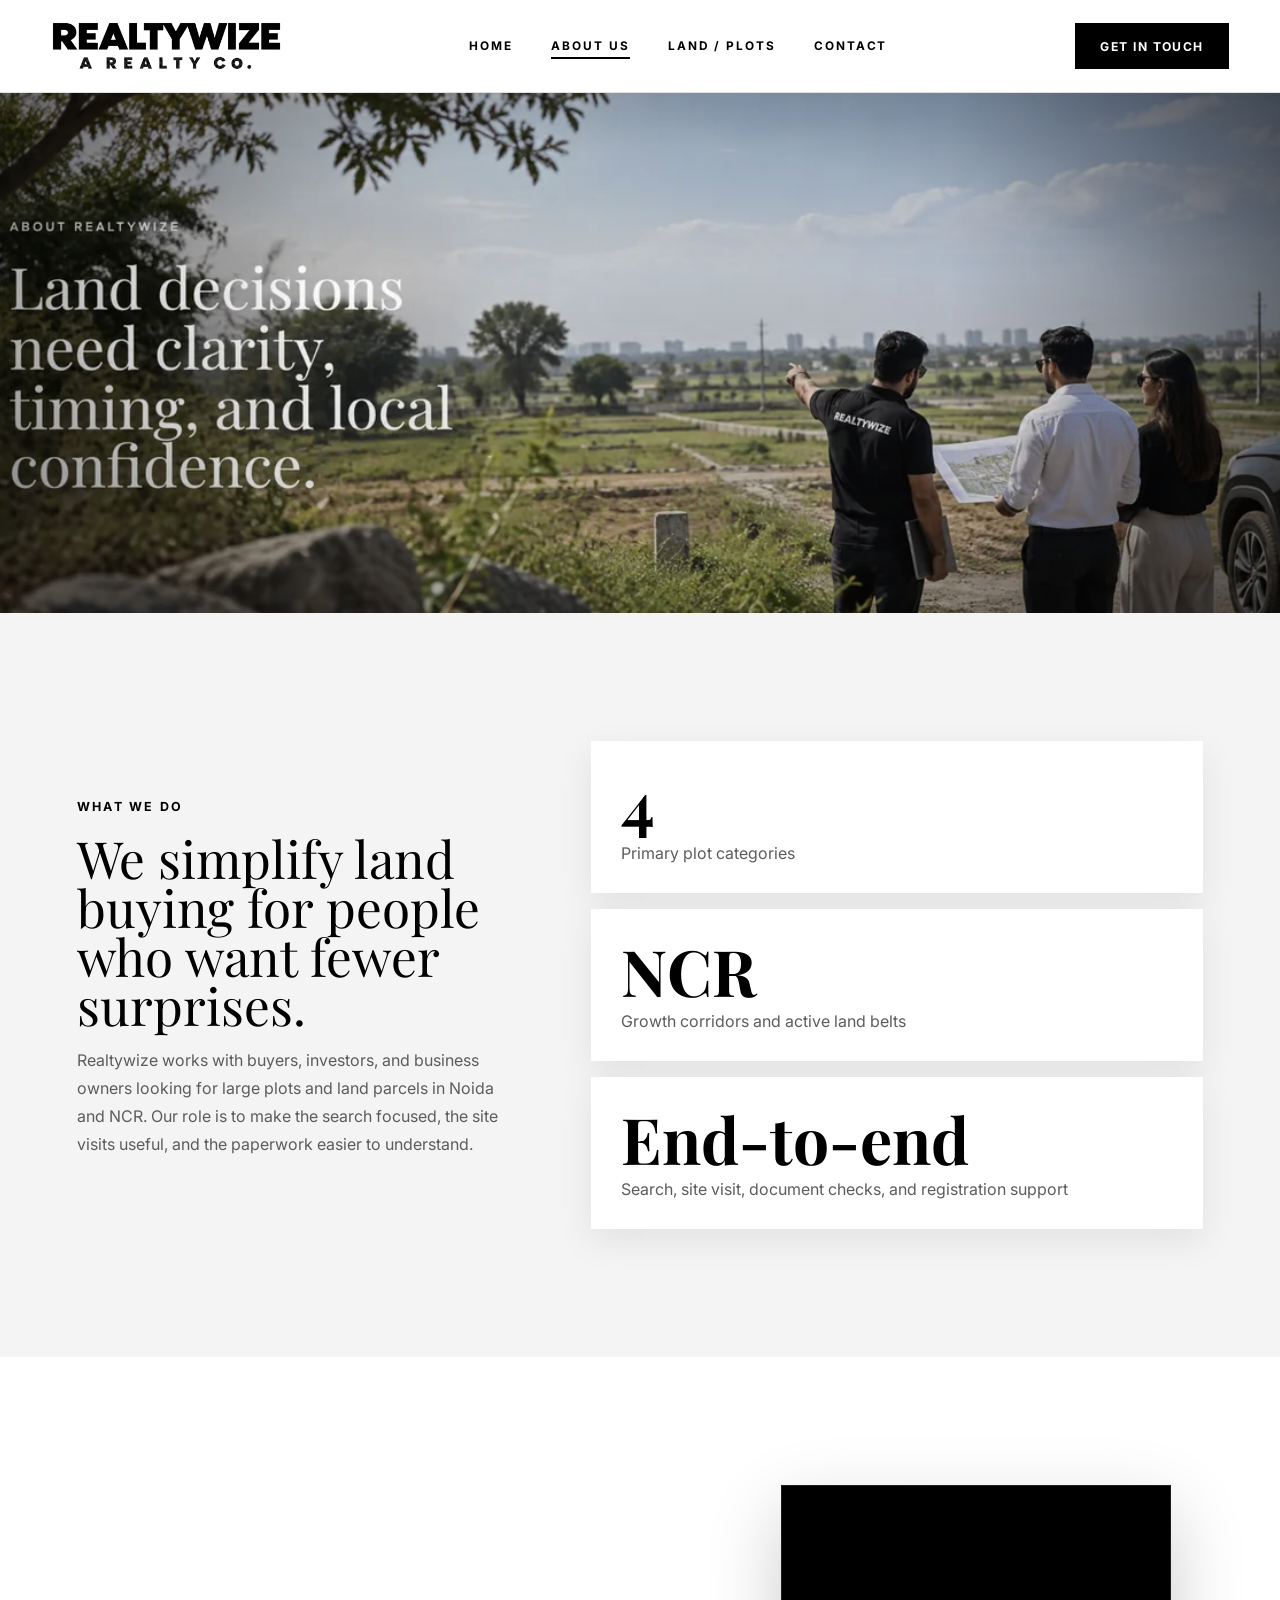
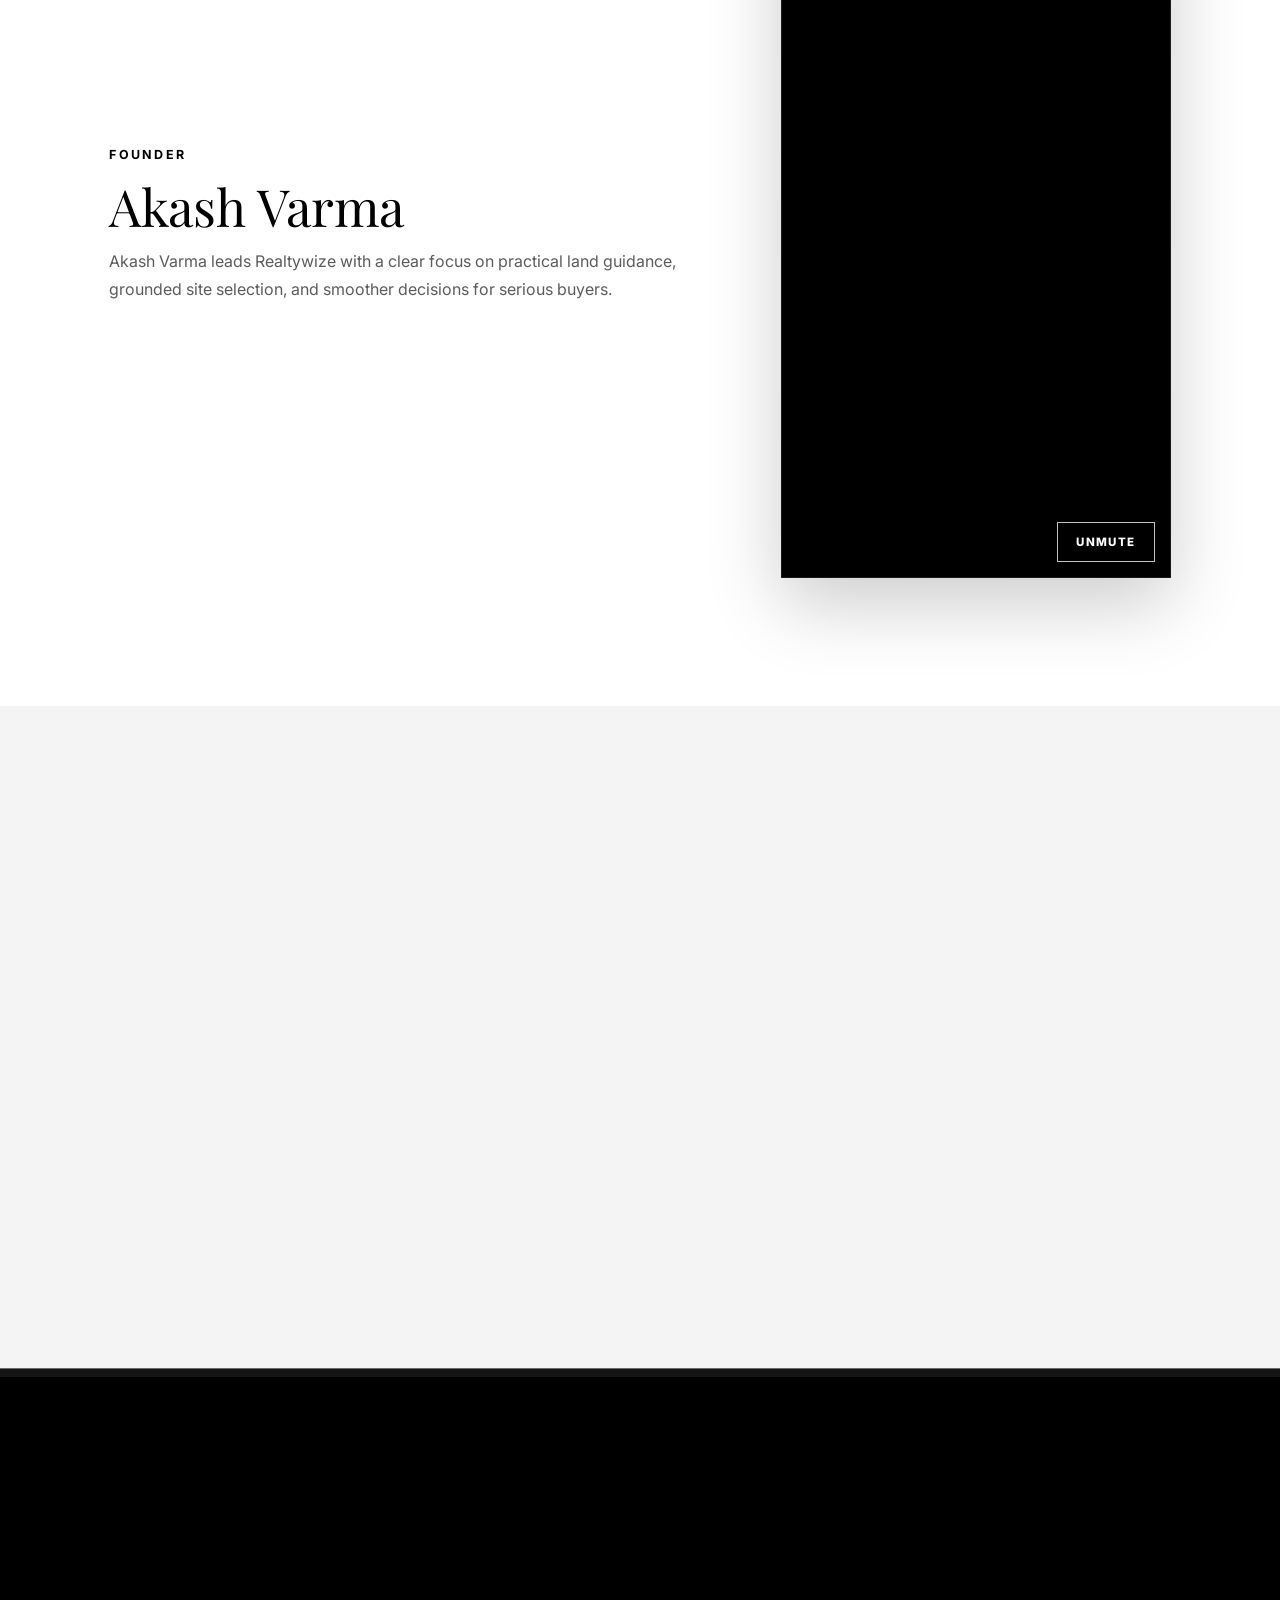
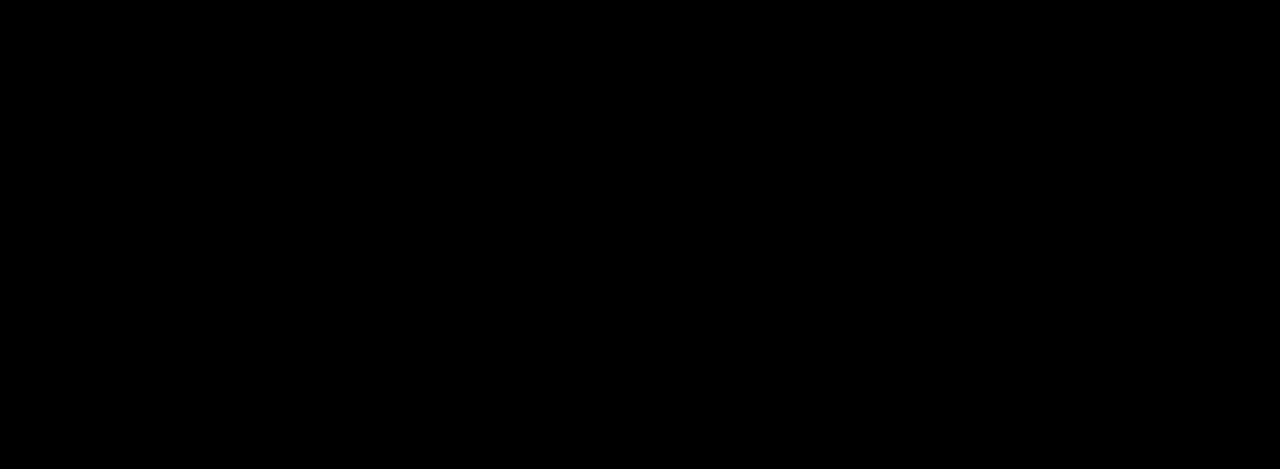
==== commit 01f8a5b7: "Polish Realtywize site visuals and interactions" ====
--- a/about.html
+++ b/about.html
@@ -12,7 +12,7 @@
       href="https://fonts.googleapis.com/css2?family=Cormorant+Garamond:wght@600;700&family=Inter:wght@300;400;500;600;700;800;900&family=Playfair+Display:wght@300;400;500;600;700&display=swap"
       rel="stylesheet"
     />
-    <link rel="stylesheet" href="styles.css?v=20260912ab" />
+    <link rel="stylesheet" href="styles.css?v=20260912am" />
   </head>
   <body>
     <header class="site-header">
@@ -20,6 +20,7 @@
         <img class="brand-logo" src="assets/images/navbar-realtywize-full-logo.png" alt="Realtywize A Realty Co." />
       </a>
       <button class="nav-toggle" type="button" aria-label="Open navigation" aria-expanded="false">
+        <span></span>
         <span></span>
         <span></span>
       </button>
@@ -33,15 +34,15 @@
     </header>
 
     <main>
-      <section class="page-hero">
-        <img src="assets/images/hero-airport-plots-1920.webp" srcset="assets/images/hero-airport-plots-1280.webp 1280w, assets/images/hero-airport-plots-1920.webp 1920w" sizes="100vw" alt="Planned land development near airport corridor" fetchpriority="high" decoding="async" />
-        <div>
+      <section class="page-hero page-hero--about">
+        <img src="assets/images/about-land-clarity-hero-1920.webp" srcset="assets/images/about-land-clarity-hero-1280.webp 1280w, assets/images/about-land-clarity-hero-1920.webp 1920w" sizes="100vw" alt="" fetchpriority="high" decoding="async" />
+        <div class="visually-hidden">
           <p class="eyebrow">About Realtywize</p>
           <h1>Land decisions need clarity, timing, and local confidence.</h1>
         </div>
       </section>
 
-      <section class="section split-section">
+      <section class="section split-section about-work-section">
         <div class="section-copy">
           <p class="eyebrow">What We Do</p>
           <h2>We simplify land buying for people who want fewer surprises.</h2>
@@ -67,25 +68,66 @@
         </div>
       </section>
 
+      <section class="section founder-section">
+        <div class="section-copy">
+          <p class="eyebrow">Founder</p>
+          <h2>Akash Varma</h2>
+          <p>
+            Akash Varma leads Realtywize with a clear focus on practical land guidance,
+            grounded site selection, and smoother decisions for serious buyers.
+          </p>
+        </div>
+        <div class="founder-video-frame">
+          <video class="founder-video" src="assets/videos/founder-akash-varma-medium.mp4" autoplay muted loop playsinline preload="metadata"></video>
+          <button class="video-mute-toggle" type="button" aria-label="Unmute founder video" aria-pressed="false">Unmute</button>
+        </div>
+      </section>
+
       <section class="section section--soft">
         <div class="section-heading section-heading--center">
           <p class="eyebrow">Our Promise</p>
           <h2>Practical advice before polished sales talk.</h2>
         </div>
-        <div class="feature-grid">
+        <div class="feature-grid promise-grid">
           <article>
+            <span class="promise-icon" aria-hidden="true">
+              <svg viewBox="0 0 24 24" role="img">
+                <circle cx="12" cy="12" r="7"></circle>
+                <circle cx="12" cy="12" r="2.5"></circle>
+                <path d="M12 2v3M12 19v3M2 12h3M19 12h3"></path>
+              </svg>
+            </span>
             <h3>Location Logic</h3>
             <p>We explain why a belt matters and what growth signals to watch.</p>
           </article>
           <article>
+            <span class="promise-icon" aria-hidden="true">
+              <svg viewBox="0 0 24 24" role="img">
+                <path d="M14 2H7a2 2 0 0 0-2 2v16a2 2 0 0 0 2 2h10a2 2 0 0 0 2-2V7Z"></path>
+                <path d="M14 2v5h5M9 14l2 2 4-5"></path>
+              </svg>
+            </span>
             <h3>Document Focus</h3>
             <p>We help buyers ask sharper questions before committing.</p>
           </article>
           <article>
+            <span class="promise-icon" aria-hidden="true">
+              <svg viewBox="0 0 24 24" role="img">
+                <path d="M4 7h16M4 12h11M4 17h7"></path>
+                <path d="M17 14l2 2 3-4"></path>
+              </svg>
+            </span>
             <h3>Transparent Shortlists</h3>
             <p>Every option is shared with purpose, not just volume.</p>
           </article>
           <article>
+            <span class="promise-icon" aria-hidden="true">
+              <svg viewBox="0 0 24 24" role="img">
+                <circle cx="12" cy="12" r="8"></circle>
+                <path d="M8.5 12.4l2.4 2.4 4.8-5.6"></path>
+                <path d="M16.5 17.5l2 2"></path>
+              </svg>
+            </span>
             <h3>Calm Execution</h3>
             <p>Site visits, negotiation, and registration are handled with structure.</p>
           </article>
@@ -141,6 +183,6 @@
       </div>
     </footer>
 
-    <script src="script.js?v=20260912ab"></script>
+    <script src="script.js?v=20260912am"></script>
   </body>
 </html>
--- a/styles.css
+++ b/styles.css
@@ -27,6 +27,17 @@
 img {
   display: block;
   max-width: 100%;
+}
+
+.visually-hidden {
+  position: absolute;
+  width: 1px;
+  height: 1px;
+  padding: 0;
+  overflow: hidden;
+  clip: rect(0, 0, 0, 0);
+  white-space: nowrap;
+  border: 0;
 }
 
 a {
@@ -198,6 +209,12 @@
   height: 100%;
   backface-visibility: hidden;
   object-fit: cover;
+  transform: scale(1.03);
+  will-change: transform;
+}
+
+.slide.is-active img {
+  animation: heroImageDrift 7s ease-in-out both;
 }
 
 .hero-shade {
@@ -419,6 +436,26 @@
   }
 }
 
+@keyframes heroImageDrift {
+  from {
+    transform: scale(1.03) translate3d(-0.8%, 0, 0);
+  }
+
+  to {
+    transform: scale(1.075) translate3d(0.8%, -0.5%, 0);
+  }
+}
+
+@keyframes imageBreath {
+  from {
+    transform: scale(1.025) translate3d(0, 0, 0);
+  }
+
+  to {
+    transform: scale(1.055) translate3d(-0.8%, -0.6%, 0);
+  }
+}
+
 .section {
   padding: clamp(72px, 10vw, 132px) clamp(18px, 6vw, 88px);
 }
@@ -437,6 +474,10 @@
   grid-template-columns: minmax(0, 0.82fr) minmax(0, 1.18fr);
   align-items: center;
   gap: clamp(36px, 7vw, 92px);
+}
+
+.about-work-section {
+  background: var(--soft);
 }
 
 .section-copy p:not(.eyebrow),
@@ -464,6 +505,9 @@
   width: 100%;
   min-height: 420px;
   object-fit: cover;
+  transform: scale(1.03);
+  animation: imageBreath 11s ease-in-out infinite alternate;
+  will-change: transform;
 }
 
 .section-heading {
@@ -490,11 +534,40 @@
 }
 
 .feature-grid article {
+  position: relative;
   min-height: 210px;
   padding: 34px;
   border-right: 1px solid var(--line);
   border-bottom: 1px solid var(--line);
   background: rgba(255, 255, 255, 0.5);
+}
+
+.promise-grid article {
+  overflow: hidden;
+  padding-top: 78px;
+}
+
+.promise-icon {
+  position: absolute;
+  top: 26px;
+  left: 30px;
+  display: inline-grid;
+  place-items: center;
+  width: 44px;
+  height: 44px;
+  border: 1px solid rgba(0, 0, 0, 0.28);
+  color: var(--ink);
+  opacity: 0.82;
+}
+
+.promise-icon svg {
+  width: 23px;
+  height: 23px;
+  fill: none;
+  stroke: currentColor;
+  stroke-linecap: round;
+  stroke-linejoin: round;
+  stroke-width: 1.8;
 }
 
 .feature-grid p,
@@ -549,6 +622,9 @@
   width: 100%;
   min-height: 430px;
   object-fit: cover;
+  transform: scale(1.025);
+  animation: imageBreath 12s ease-in-out infinite alternate;
+  will-change: transform;
 }
 
 .section--soft {
@@ -571,6 +647,11 @@
   width: 100%;
   aspect-ratio: 16 / 10;
   object-fit: cover;
+  transition: transform 700ms ease;
+}
+
+.plot-card:hover img {
+  transform: scale(1.045);
 }
 
 .plot-card div {
@@ -862,6 +943,23 @@
   max-width: 930px;
 }
 
+.page-hero--about {
+  min-height: clamp(520px, 35.4vw, 700px);
+  padding: 0;
+}
+
+.page-hero--about::after {
+  z-index: 1;
+  background:
+    linear-gradient(90deg, rgba(0, 0, 0, 0.22), transparent 24%, transparent 74%, rgba(0, 0, 0, 0.34)),
+    linear-gradient(180deg, rgba(0, 0, 0, 0.12), transparent 34%, rgba(0, 0, 0, 0.2)),
+    radial-gradient(ellipse at center, transparent 55%, rgba(0, 0, 0, 0.3) 100%);
+}
+
+.page-hero--about img {
+  object-position: center;
+}
+
 .stat-stack {
   display: grid;
   gap: 16px;
@@ -883,6 +981,74 @@
 
 .stat-stack span {
   color: var(--muted);
+}
+
+.founder-section {
+  display: grid;
+  grid-template-columns: minmax(0, 620px) minmax(260px, 390px);
+  align-items: center;
+  justify-content: center;
+  gap: clamp(28px, 4vw, 64px);
+  background: #ffffff;
+}
+
+.founder-section .section-copy {
+  max-width: 620px;
+}
+
+.founder-video-frame {
+  position: relative;
+  justify-self: center;
+  width: min(390px, 100%);
+  overflow: hidden;
+  aspect-ratio: 9 / 16;
+  background: #000000;
+  box-shadow:
+    0 26px 70px rgba(0, 0, 0, 0.2),
+    inset 0 0 0 1px rgba(255, 255, 255, 0.16);
+}
+
+.founder-video-frame::after {
+  position: absolute;
+  inset: 0;
+  content: "";
+  background:
+    linear-gradient(180deg, rgba(0, 0, 0, 0.14), transparent 36%, rgba(0, 0, 0, 0.28)),
+    linear-gradient(90deg, rgba(0, 0, 0, 0.18), transparent 34%, rgba(0, 0, 0, 0.18));
+  pointer-events: none;
+}
+
+.founder-video {
+  width: 100%;
+  height: 100%;
+  object-fit: cover;
+}
+
+.video-mute-toggle {
+  position: absolute;
+  right: 16px;
+  bottom: 16px;
+  z-index: 2;
+  min-height: 40px;
+  padding: 0 18px;
+  border: 1px solid rgba(255, 255, 255, 0.76);
+  color: var(--white);
+  background: rgba(0, 0, 0, 0.62);
+  font: inherit;
+  font-size: 0.72rem;
+  font-weight: 800;
+  letter-spacing: 0.12em;
+  text-transform: uppercase;
+  cursor: pointer;
+  backdrop-filter: blur(10px);
+  transition:
+    background 180ms ease,
+    transform 180ms ease;
+}
+
+.video-mute-toggle:hover {
+  background: rgba(0, 0, 0, 0.82);
+  transform: translateY(-2px);
 }
 
 .catalog-grid {
@@ -924,8 +1090,9 @@
   z-index: 2;
   content: "";
   background:
-    linear-gradient(180deg, rgba(0, 0, 0, 0.28), rgba(0, 0, 0, 0.74)),
-    radial-gradient(circle at center, rgba(255, 255, 255, 0.08), transparent 54%);
+    linear-gradient(180deg, rgba(0, 0, 0, 0.12), rgba(0, 0, 0, 0.5)),
+    linear-gradient(90deg, rgba(0, 0, 0, 0.34), transparent 48%, rgba(0, 0, 0, 0.24)),
+    radial-gradient(circle at center, rgba(255, 255, 255, 0.13), transparent 56%);
   pointer-events: none;
 }
 
@@ -936,7 +1103,7 @@
   width: 100%;
   height: 100%;
   object-fit: cover;
-  opacity: 0.48;
+  opacity: 0.78;
   pointer-events: none;
 }
 
@@ -953,12 +1120,25 @@
   inset: 0;
   content: "";
   background-image:
-    linear-gradient(90deg, transparent 0, rgba(255, 255, 255, 0.08) 1px, transparent 1px),
-    linear-gradient(0deg, transparent 0, rgba(255, 255, 255, 0.05) 1px, transparent 1px);
+    linear-gradient(90deg, transparent 0, rgba(255, 255, 255, 0.14) 1px, transparent 1px),
+    linear-gradient(0deg, transparent 0, rgba(255, 255, 255, 0.09) 1px, transparent 1px);
   background-size: 92px 92px;
-  opacity: 0.28;
+  opacity: 0.54;
   transform: translate3d(0, 0, 0);
   animation: contactGridDrift 18s linear infinite;
+}
+
+.contact-motion::after {
+  position: absolute;
+  inset: 8% 7%;
+  content: "";
+  background:
+    radial-gradient(circle at 20% 42%, rgba(255, 255, 255, 0.18), transparent 10%),
+    radial-gradient(circle at 76% 58%, rgba(255, 255, 255, 0.13), transparent 11%),
+    linear-gradient(115deg, transparent 0 44%, rgba(255, 255, 255, 0.14) 48%, transparent 53% 100%);
+  opacity: 0.52;
+  transform: translate3d(0, 0, 0) scale(1);
+  animation: contactGlowFloat 11s ease-in-out infinite alternate;
 }
 
 .contact-motion span {
@@ -966,15 +1146,15 @@
   top: -20%;
   bottom: -20%;
   width: 18%;
-  background: linear-gradient(90deg, transparent, rgba(255, 255, 255, 0.18), transparent);
-  opacity: 0.18;
+  background: linear-gradient(90deg, transparent, rgba(255, 255, 255, 0.24), transparent);
+  opacity: 0.34;
   transform: translate3d(-120vw, 0, 0) skewX(-16deg);
   animation: contactLightSweep 9s ease-in-out infinite;
 }
 
 .contact-motion span:nth-child(2) {
   width: 10%;
-  opacity: 0.12;
+  opacity: 0.24;
   animation-delay: 4.2s;
   animation-duration: 12s;
 }
@@ -1057,6 +1237,18 @@
   54%,
   100% {
     transform: translate3d(120vw, 0, 0) skewX(-16deg);
+  }
+}
+
+@keyframes contactGlowFloat {
+  from {
+    transform: translate3d(-1.2%, 0, 0) scale(1);
+    opacity: 0.34;
+  }
+
+  to {
+    transform: translate3d(1.2%, -1.4%, 0) scale(1.04);
+    opacity: 0.5;
   }
 }
 
@@ -1132,6 +1324,29 @@
 }
 
 @media (max-width: 980px) {
+  body {
+    overflow-x: hidden;
+  }
+
+  body.nav-open {
+    overflow: hidden;
+    background: #000000;
+  }
+
+  body main,
+  body .site-footer {
+    transform-origin: left center;
+    transition:
+      transform 420ms cubic-bezier(0.22, 1, 0.36, 1),
+      filter 420ms ease;
+  }
+
+  body.nav-open main,
+  body.nav-open .site-footer {
+    transform: translateX(-52vw) scale(0.94);
+    filter: brightness(0.72);
+  }
+
   .site-header {
     grid-template-columns: auto auto;
     justify-content: space-between;
@@ -1140,29 +1355,165 @@
   }
 
   .nav-toggle {
-    display: block;
-  }
-
-  .site-nav,
+    position: fixed;
+    top: 16px;
+    right: 18px;
+    z-index: 95;
+    display: inline-grid;
+    align-content: center;
+    justify-items: end;
+    width: 58px;
+    height: 46px;
+    padding: 0;
+    overflow: hidden;
+    border: 0;
+    background: transparent;
+    transition:
+      background 240ms ease,
+      border-color 240ms ease,
+      transform 420ms cubic-bezier(0.22, 1, 0.36, 1);
+  }
+
+  body.nav-open .nav-toggle {
+    top: 18px;
+    right: 20px;
+    border-color: transparent;
+    background: transparent;
+    transform: none;
+    filter: none;
+  }
+
   .header-cta {
     display: none;
   }
 
+  .nav-toggle span {
+    width: 30px;
+    height: 2.5px;
+    margin: 3.8px 0;
+    border-radius: 999px;
+    transition:
+      width 220ms ease,
+      opacity 220ms ease,
+      transform 260ms ease,
+      background 220ms ease;
+  }
+
+  .nav-toggle span:nth-child(1) {
+    width: 22px;
+  }
+
+  .nav-toggle span:nth-child(2) {
+    width: 30px;
+  }
+
+  .nav-toggle span:nth-child(3) {
+    width: 38px;
+  }
+
+  body.nav-open .nav-toggle span {
+    width: 34px;
+    background: var(--white);
+  }
+
+  body.nav-open .nav-toggle span:nth-child(1) {
+    transform: translateY(10px) rotate(45deg);
+  }
+
+  body.nav-open .nav-toggle span:nth-child(2) {
+    opacity: 0;
+    transform: translateX(14px);
+  }
+
+  body.nav-open .nav-toggle span:nth-child(3) {
+    transform: translateY(-10px) rotate(-45deg);
+  }
+
+  .site-nav {
+    position: fixed;
+    top: 0;
+    right: 0;
+    z-index: 90;
+    display: grid;
+    align-content: center;
+    justify-content: start;
+    gap: clamp(22px, 5vh, 34px);
+    width: min(74vw, 390px);
+    height: 100svh;
+    padding: 86px clamp(34px, 9vw, 64px);
+    color: var(--white);
+    background:
+      linear-gradient(180deg, rgba(255, 255, 255, 0.045), transparent 32%),
+      #000000;
+    box-shadow: -34px 0 80px rgba(0, 0, 0, 0.45);
+    transform: translateX(104%);
+    transition: transform 420ms cubic-bezier(0.22, 1, 0.36, 1);
+  }
+
+  .site-nav::before {
+    position: absolute;
+    top: 86px;
+    left: clamp(34px, 9vw, 64px);
+    width: 42px;
+    height: 2px;
+    content: "";
+    background: rgba(255, 255, 255, 0.42);
+  }
+
+  body.nav-open .site-nav,
   .site-nav.is-open {
-    position: absolute;
-    top: 100%;
-    right: 14px;
-    left: 14px;
-    display: grid;
-    gap: 4px;
-    justify-content: stretch;
-    padding: 18px;
-    background: rgba(255, 255, 255, 0.98);
-    box-shadow: var(--shadow);
+    transform: translateX(0);
+  }
+
+  .site-nav a {
+    width: max-content;
+    max-width: 100%;
+    padding: 0 0 8px;
+    color: rgba(255, 255, 255, 0.78);
+    font-family: "Playfair Display", Georgia, "Times New Roman", serif;
+    font-size: clamp(2.15rem, 9vw, 4rem);
+    font-weight: 300;
+    letter-spacing: 0;
+    line-height: 0.98;
+    text-transform: none;
+    transform: translateX(26px);
+    opacity: 0;
+    transition:
+      color 180ms ease,
+      opacity 340ms ease,
+      transform 340ms ease;
+  }
+
+  .site-nav a::after {
+    bottom: 0;
+    height: 1px;
+    background: rgba(255, 255, 255, 0.5);
+  }
+
+  .site-nav a:hover,
+  .site-nav a.active {
+    color: var(--white);
   }
 
   .site-nav.is-open a {
-    padding: 14px 10px;
+    transform: translateX(0);
+    opacity: 1;
+  }
+
+  .site-nav.is-open a:nth-child(1) {
+    transition-delay: 90ms;
+  }
+
+  .site-nav.is-open a:nth-child(2) {
+    transition-delay: 140ms;
+  }
+
+  .site-nav.is-open a:nth-child(3) {
+    transition-delay: 190ms;
+  }
+
+  .site-nav.is-open a:nth-child(4) {
+    transition-delay: 240ms;
   }
 
   .feature-grid,
@@ -1177,6 +1528,36 @@
   .contact-hero,
   .invest-section {
     grid-template-columns: 1fr;
+  }
+
+  .page-hero--about {
+    min-height: 520px;
+    align-items: end;
+    padding: 94px 24px 48px;
+  }
+
+  .page-hero--about::after {
+    background:
+      linear-gradient(90deg, rgba(0, 0, 0, 0.64), rgba(0, 0, 0, 0.2) 62%, rgba(0, 0, 0, 0.42)),
+      linear-gradient(180deg, rgba(0, 0, 0, 0.18), transparent 28%, rgba(0, 0, 0, 0.46));
+  }
+
+  .page-hero--about img {
+    object-position: 64% center;
+  }
+
+  .page-hero--about .visually-hidden {
+    position: relative;
+    z-index: 2;
+    display: block;
+    width: auto;
+    height: auto;
+    max-width: 520px;
+    padding: 0;
+    overflow: visible;
+    clip: auto;
+    white-space: normal;
+    border: 0;
   }
 
   .process-flow {
@@ -1327,11 +1708,18 @@
 
 @media (prefers-reduced-motion: reduce) {
   .slide,
-  .hero-title .morph-word {
+  .hero-title .morph-word,
+  .plot-card img {
     transition: none;
   }
 
-  .trust-track {
+  .slide.is-active img,
+  .image-panel img,
+  .corridor-map img,
+  .trust-track,
+  .contact-motion::before,
+  .contact-motion::after,
+  .contact-motion span {
     animation: none;
   }
 }
